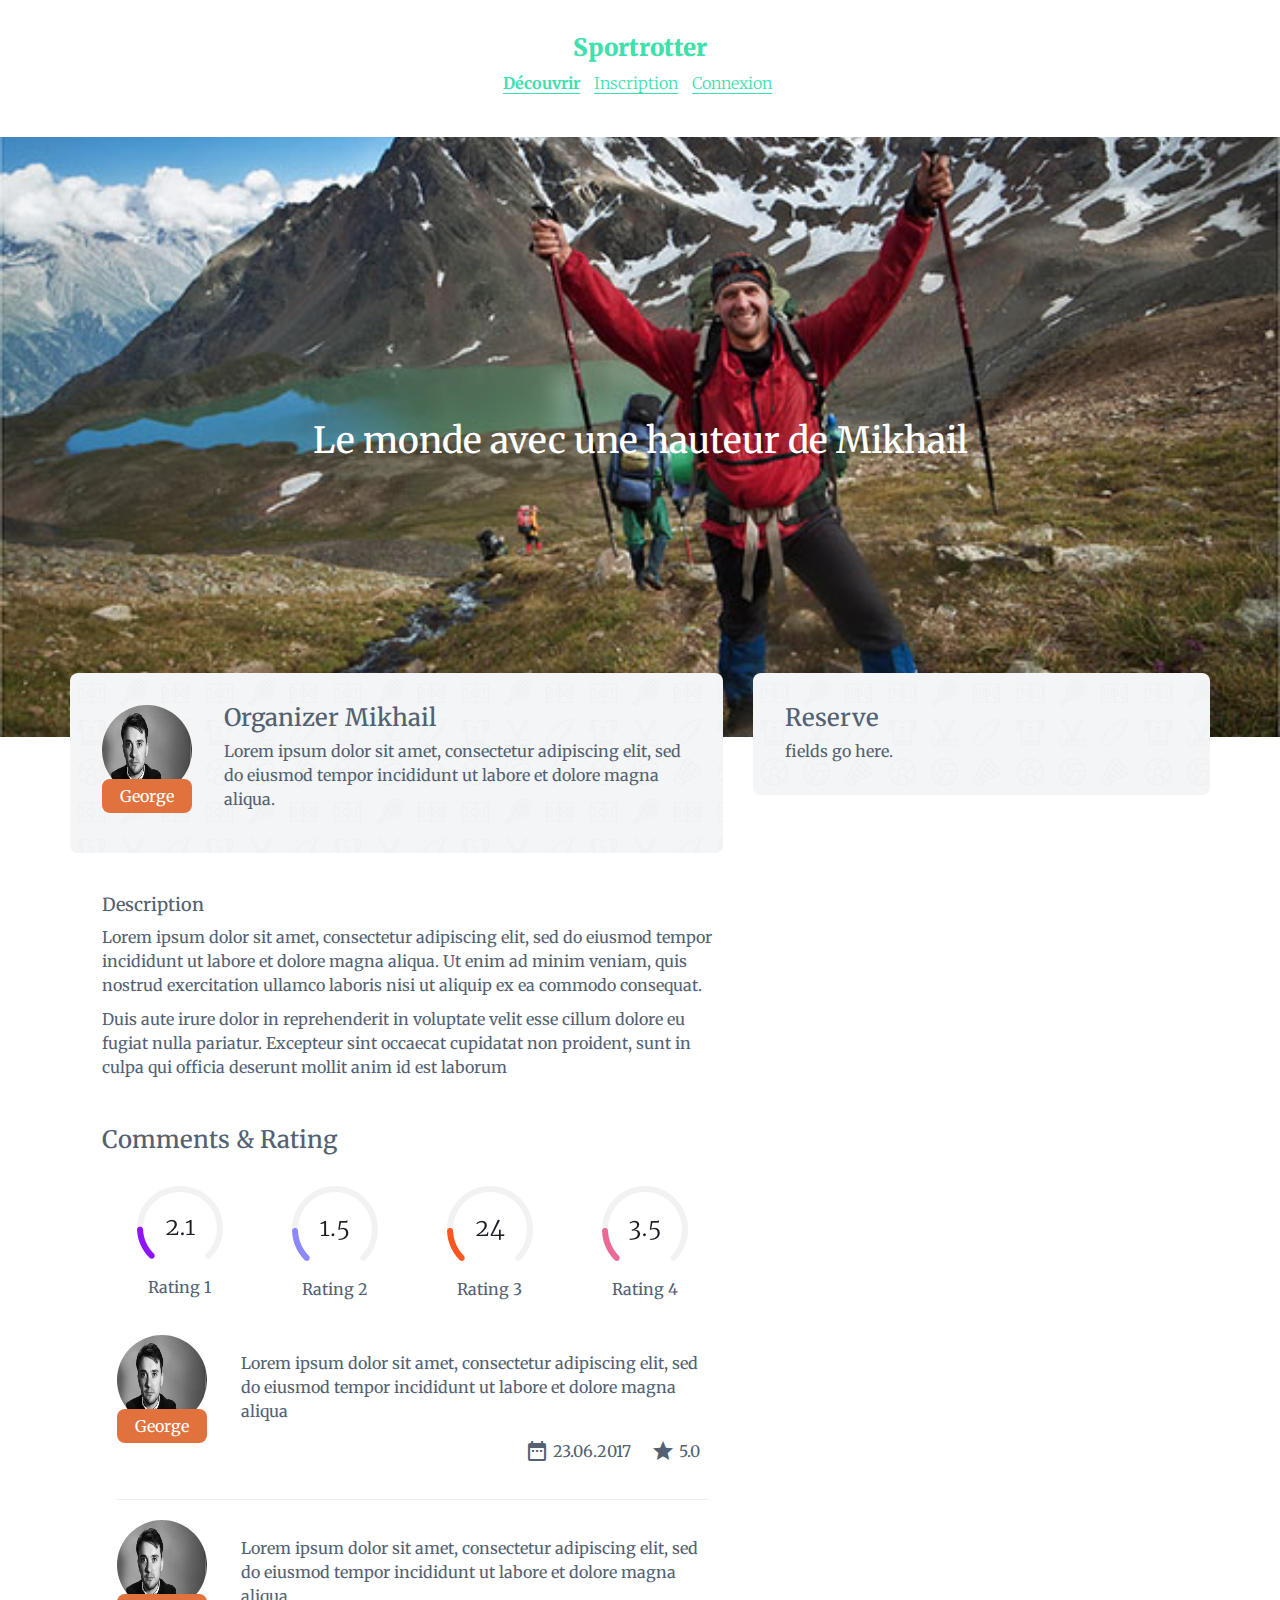
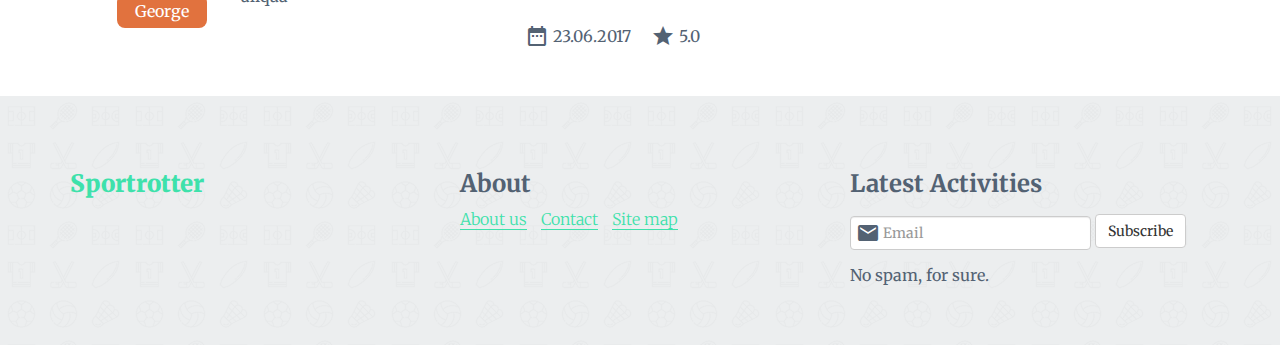
==== activity.html @ 410a1d20 "first" ====
<!DOCTYPE html>
<html lang="en">
<head>
    <meta charset="UTF-8">
    <meta name="viewport" content="width=device-width, initial-scale=1.0">
    <meta http-equiv="X-UA-Compatible" content="ie=edge">
    <title>Activity</title>
    <link rel="stylesheet" href="./source/css/base.css">
    <link rel="stylesheet" href="./source/css/index.css">
    <link rel="stylesheet" href="./source/css/search.css">
    <link rel="stylesheet" href="./source/css/discover.css">
    <link rel="stylesheet" href="./source/css/activity.css">
</head>
<body>
    <nav class="container-fluid header">
        <h2><a class="sportrotter" href="#">Sportrotter</a></h2>
        <ul class="list-inline">
            <li class="active"><a href="#">Découvrir</a></li>
            <li><a href="#">Inscription</a></li>
            <li><a href="#">Connexion</a></li>
        </ul>
    </nav>
    <div class="hero center-block" style="background:url('source/images/Poxod-v-gory.jpg') center no-repeat; background-size:cover;">
      <div class="hero-content">
        <h1>Le monde avec une hauteur de Mikhail</h1>
      </div>
    </div>
    <div class="content1440">
        <div class="container center-block pull-top">
            <div class="row">
                <div class="col-sm-7">
                    <div class="round-card">
                        <div class="avatar pull-left">
                            <img class="profile-logo" alt="logo" src="./source/images/man.jpg" style="center">
                            <span class="profile-text">George</span>
                        </div>
                        <div class="about-org">
                            <h3>Organizer Mikhail</h3>
                            <p>Lorem ipsum dolor sit amet, consectetur adipiscing elit, sed do eiusmod tempor incididunt ut labore et dolore magna aliqua.</p>
                        </div>
                    </div>
                </div>
                <div class="col-sm-5">
                    <div class="booking">
                        <div class="round-card">
                            <h3>Reserve</h3>
                            fields go here.
                        </div>
                    </div>
                </div>
            </div>
            <div class="row">
                <div class="col-sm-7">
                    <div class="pl32">
                        <div class="activity-description">
                            <h4>Description</h4>
                            <p>Lorem ipsum dolor sit amet, consectetur adipiscing elit, sed do eiusmod tempor incididunt ut labore et dolore magna aliqua. Ut enim ad minim veniam, quis nostrud exercitation ullamco laboris nisi ut aliquip ex ea commodo consequat. </p>
                            <p>Duis aute irure dolor in reprehenderit in voluptate velit esse cillum dolore eu fugiat nulla pariatur. Excepteur sint occaecat cupidatat non proident, sunt in culpa qui officia deserunt mollit anim id est laborum</p>
                        </div>
                        <div class="activity-comments-ratings">
                            <h3>Comments & Rating</h3>
                            <div class="container-fluid ratings">
                                <div class="row">
                                    <div class="col-xs-6 col-sm-3 text-center">
                                        <img src="./source/images/rating1.png" alt="">
                                        <p>Rating 1</p>
                                    </div>
                                    <div class="col-xs-6 col-sm-3 text-center">
                                        <img src="./source/images/rating2.png" alt="">
                                        <p>Rating 2</p>
                                    </div>
                                    <div class="col-xs-6 col-sm-3 text-center">
                                        <img src="./source/images/rating3.png" alt="">
                                        <p>Rating 3</p>
                                    </div>
                                    <div class="col-xs-6 col-sm-3 text-center">
                                        <img src="./source/images/rating4.png" alt="">
                                        <p>Rating 4</p>
                                    </div>
                                </div>
                            </div>
                            <div class="container-fluid comments">
                                <div class="comment">
                                    <div class="avatar pull-left">
                                        <img class="profile-logo" alt="logo" src="./source/images/man.jpg" style="center">
                                        <span class="profile-text">George</span>
                                    </div>
                                    <div class="commentbody-rating-date">
                                        <div class="commentbody">
                                            <p>Lorem ipsum dolor sit amet, consectetur adipiscing elit, sed do eiusmod tempor incididunt ut labore et dolore magna aliqua</p>
                                        </div>
                                        <div class="rating-date">
                                            <div class="commentmeta inline-block">
                                                <span class="material-icons">date_range</span>23.06.2017
                                            </div>
                                            <div class="commentmeta inline-block">
                                                <span class="material-icons">star</span>5.0
                                            </div>
                                            <div class="clearfix"></div>
                                        </div>
                                    </div>
                                    <div class="clearfix"></div>
                                </div>
                                <hr />
                                <div class="comment">
                                    <div class="avatar pull-left">
                                        <img class="profile-logo" alt="logo" src="./source/images/man.jpg" style="center">
                                        <span class="profile-text">George</span>
                                    </div>
                                    <div class="commentbody-rating-date">
                                        <div class="commentbody">
                                            <p>Lorem ipsum dolor sit amet, consectetur adipiscing elit, sed do eiusmod tempor incididunt ut labore et dolore magna aliqua</p>
                                        </div>
                                        <div class="rating-date">
                                            <div class="commentmeta inline-block">
                                                <span class="material-icons">date_range</span>23.06.2017
                                            </div>
                                            <div class="commentmeta inline-block">
                                                <span class="material-icons">star</span>5.0
                                            </div>
                                            <div class="clearfix"></div>
                                        </div>
                                    </div>
                                    <div class="clearfix"></div>
                                </div>
                            </div>
                        </div>
                    </div>
                </div>
                <div class="col-sm-offset-5"></div>
            </div>
        </div>
    </div>
    <div class="footer">
        <div class="container center-block">
            <div class="row">
                <div class="col-sm-4">
                    <h2 class="sportrotter">Sportrotter</h2>
                </div>
                <div class="col-sm-4">
                    <h2>About</h2>
                    <ul class="list-inline">
                        <li><a href="#">About us</a></li>
                        <li><a href="#">Contact</a></li>
                        <li><a href="#">Site map</a></li>
                    </ul>
                </div>
                <div class="col-sm-4">
                    <h2>Latest Activities</h2>
                    <form class="form-inline">
                        <div class="form-group">
                            <label for="email-subscribe" class="sr-only">Email</label>
                            <input type="email" class="form-control input-withicon" id="email-subscribe" placeholder="Email">
                            <span class="material-icons input-icon">email</span>
                        </div>
                        <button type="submit" class="btn btn-default">Subscribe</button>
                    </form>
                    <p>No spam, for sure.</p>
                </div>
            </div>
        </div>
    </div>
</body>
    <!-- jQuery CDN -->
    <script src="./source/js/jquery.min.js"></script>
    <!-- Bootstrap Js CDN -->
    <script src="./source/js/bootstrap.min.js"></script>
    <script src="http://localhost:35729/livereload.js"></script>
</html>
---- source/css/base.css ----
/* Основные классы для всех страниц */

@import "./bootstrap.min.css";
@import url('https://fonts.googleapis.com/css?family=Merriweather:300,400,700,900');
@import url('https://fonts.googleapis.com/icon?family=Material+Icons');

body {
    font-family: 'Merriweather', serif;
    color: #536273;
    font-size: 16px;
    line-height: 24px;
    font-weight: 400;
}

/*
# Colors:
Green: #3EE1AB
Pink: #EB6996
Dark: #536273
Grey: #F3F4F5
*/

.h1, .h2, .h3, h1, h2, h3 {
    margin-top: 24px;
    margin-bottom: 8px;
}

h2 {
    font-size: 24px;
    color: #536273;
    line-height: 31px;
    font-weight: 700;
}

a {
    font-weight: 300;
    color: #3EE1AB;
    line-height: 23px;
    border-bottom: 1px solid #3EE1AB;
    cursor: pointer;
}
a:hover {
    text-decoration: none;
    color: #EB6996;
}

.sportrotter {
    color: #3EE1AB;
    font-weight: 900;
}

.input-icon {
     position: absolute;
     bottom: 10px;
     left: 6px;
}
.input-withicon {
    padding-left: 32px;
}

.form-inline {
    margin-bottom: 8px;
}
.form-group {
    position: relative;
    font-size: 36px;
    line-height: 48px;
    border-bottom: 0px;
}

.header{
  text-align: center;
  margin: auto;
  font-weight: 300;
  color: #3ee1ab;
  min-height: 96px;
  padding: 32px 0;
  /* Rectangle: */
  background: #FFFFFF;
  box-shadow: 0 2px 2px 0 rgba(0,0,0,0.20);
}
.header h2 {
    margin-top: 0;
}
.header .sportrotter {
    border-bottom: 0;
}
.header .container {
    max-width: 1440px;
}

.list-inline {
    margin-left: 0;
}
.list-inline > .active a {
    font-weight: 700;
}
.list-inline>li:first-child {
    padding-left: 0;
}


.footer {
    width: 100%;
    padding: 48px 0;
    background-color: rgba(212, 216, 220, 0.5);
    background-image: url("../images/pattern.png");
}

.footer .container {
    max-width: 1440px;
}

.pl32 {
    padding-left: 32px;
}

.container1440 {
    max-width: 1440px;
}

.cards .row > div:first-child {
    padding-left: 0;
}
.cards .row > div:last-child {
    padding-right: 0;
}
.cards .row {
    margin-bottom: 30px;
}

@media (max-width: 768px) {
    .cards .row > div {
        padding: 0;
        margin-bottom: 32px;
    }
    .pl32 {
        padding-left: 0;
    }
}

.header .container-fluid {
    padding: 0 32px;
}
---- source/css/index.css ----
@import "base.css";

/* Главная страница */
.hero{
  text-align: center;
  display: table;
  overflow: hidden;
  height: 600px;
  width: 100%;
  background:url("../images/hero-back.png") center no-repeat;
  background-size:cover;
}

h1{
  color: #ffffff;
  margin-bottom: 16px;
}

.hero-content{
  display: table-cell;
  vertical-align: middle;
}
.hero-content h2 {
    margin-top: 16px;
    font-weight: 300;
    color: #fff;
    font-size: 24px;
}

.middle{
  text-align: center;
}
.middle2{
  max-width: 1440px;
}

.middle-text{
  margin-top: 96px;
  margin-bottom: 16px;
  font-size: 36px;
  font-weight: bold;
  color: #eb6996;
}
.middle-text-2{
  margin-top: 16px;
  margin-bottom: 36px;
  font-size: 24px;
  font-weight: 300;
}

.card{
  height: 334px;
  position: relative;
  padding-left: 0;
  padding-right: 0;
}

.cardshadow {
    position: absolute;
    height: 100%;
    width: 100%;
    display: block;
    z-index: 1;
    /* background: */
    background-image: linear-gradient(-180deg, rgba(0,0,0,0.54) 0%, rgba(212,212,212,0.00) 37%, rgba(128,128,128,0.25) 65%, rgba(0,0,0,0.50) 96%);
}

.spanlink {
    top: 0;
    left: 0;
    position: absolute;
    height: 100%;
    width: 100%;
    display: block;
    z-index: 3;
}

.cardname{
  position: absolute;
  bottom: 41px;
  left: 32px;
  opacity: 0.9;
  font-size: 22px;
  color: #ffffff;
  margin: 0;
  z-index: 2;
}

.carddate{
  position: absolute;
  top: 41px;
  right: 35px;
  opacity: 0.9;
  font-size: 22px;
  color: #ffffff;
  margin: 0;
  z-index: 2;
}
.card .avatar {
    position: absolute;
    top: 32px;
    left: 32px;
}
.avatar {
    width: 90px;
    height: 90px;
}
.profile-logo{
  width: 90px;
  height: 90px;
  border-radius:45px;
  display: inline-block;
}

.profile-text{
  background-color:#e1723e;
  padding: 5px 11px;
  color: #ffffff;
  bottom: 0;
  width: 90px;
  text-align: center;
  border-radius: 8px;
  display: inline-block;
  position: relative;
  bottom: 16px;
}

.logo-text{
  font-size: 24px;
  font-weight: 300;
  text-align: left;
  color: #536273;
  margin-top: 24px;
  display: inline-block;
}

.middle3{
  text-align: center;
  margin-top: 40px;
}

.btn-pink{
  background-color: #eb6996;
  font-size: 21px;
  font-weight: bold;
  line-height: 1;
  color: #ffffff;
  border-radius: 7px;
  padding: 16px 14px;
  text-align: left;
}
.btn-pink:hover {
    background-color: #3ee1ab;
}

.btn-green{
  background-color: #3ee1ab;
  font-size: 21px;
  font-weight: bold;
  line-height: 1;
  color: #ffffff;
  border-radius: 7px;
  padding: 16px 14px;
  text-align: left;
}

.btn-success {
    background-color: #3ee1ab;
}
.btn-green:hover, .btn-success:hover {
    background-color: #eb6996;
}

.middle5{
  text-align: center;
  margin-top: 40px;
  margin-bottom: 96px;
}

.btn-withicon .material-icons {
    position: relative;
    bottom: -5px;
    margin-left: 8px;
}

.pics{
  text-align: center;
}
.pics > div {
    position: relative;
}

#activity{
  width: 160px;
  max-width: 400px;
  vertical-align: middle;
}

#date{
  width: 150px;
  max-width: 400px;
  vertical-align: middle;
}

#research{
  height: 29px;
  width: 24px;
  vertical-align: middle;
}

@media (max-width: 768px) {
    .form-group-makeinline {
        display: inline-block;
    }
    .pics div {
        margin-bottom: 48px;
    }
}
---- source/css/search.css ----
/* Search page */

.read-more {
    font-size: 16px;
    color: #536273;
    border-bottom: 1px dashed #536273;
}
.read-more:focus {
    border-bottom: 1px dashed #536273;
    text-decoration: none;
}

.left-side {
    padding: 32px;
}

.map {
    margin-bottom: -6px;
}

.controls-inline {
    margin-bottom: 32px;
}

.controls-inline .form-group {
    display: inline-block;
    width: 49%;
}
.controls-inline .form-group:last-child {
    width: 100%;
}

.hidden-custom {
    display: none;
}
---- source/css/discover.css ----
/* Discover */

.content1440 .hero {
    max-height: 360px;
}
---- source/css/activity.css ----
/* Activity */

.pull-top {
    margin-top: -64px;
    margin-bottom: 32px;
}

.round-card {
    padding: 32px;
    border-radius: 8px;
    background-color: #fff;
    background-image: url("../images/pattern.png");
    margin-bottom: 32px;
}
.round-card h3 {
    margin-top: 0;
}

.inline-block {
    display: inline-block;
}

.about-org {
    padding-left: 122px;
}

.activity-description {
    margin-bottom: 48px;
}

.ratings {
    margin-top: 32px;
}
.ratings p {
    margin-top: 16px;
}

.comments {
    margin-top: 24px;
}
.commentbody-rating-date {
    padding: 16px 0px 16px 124px;
}
.rating-date {
    text-align: right;
}
.commentmeta {
    padding: 0 8px;
}
.commentmeta .material-icons {
    position: relative;
    bottom: -6px;
    padding-right: 4px;
}
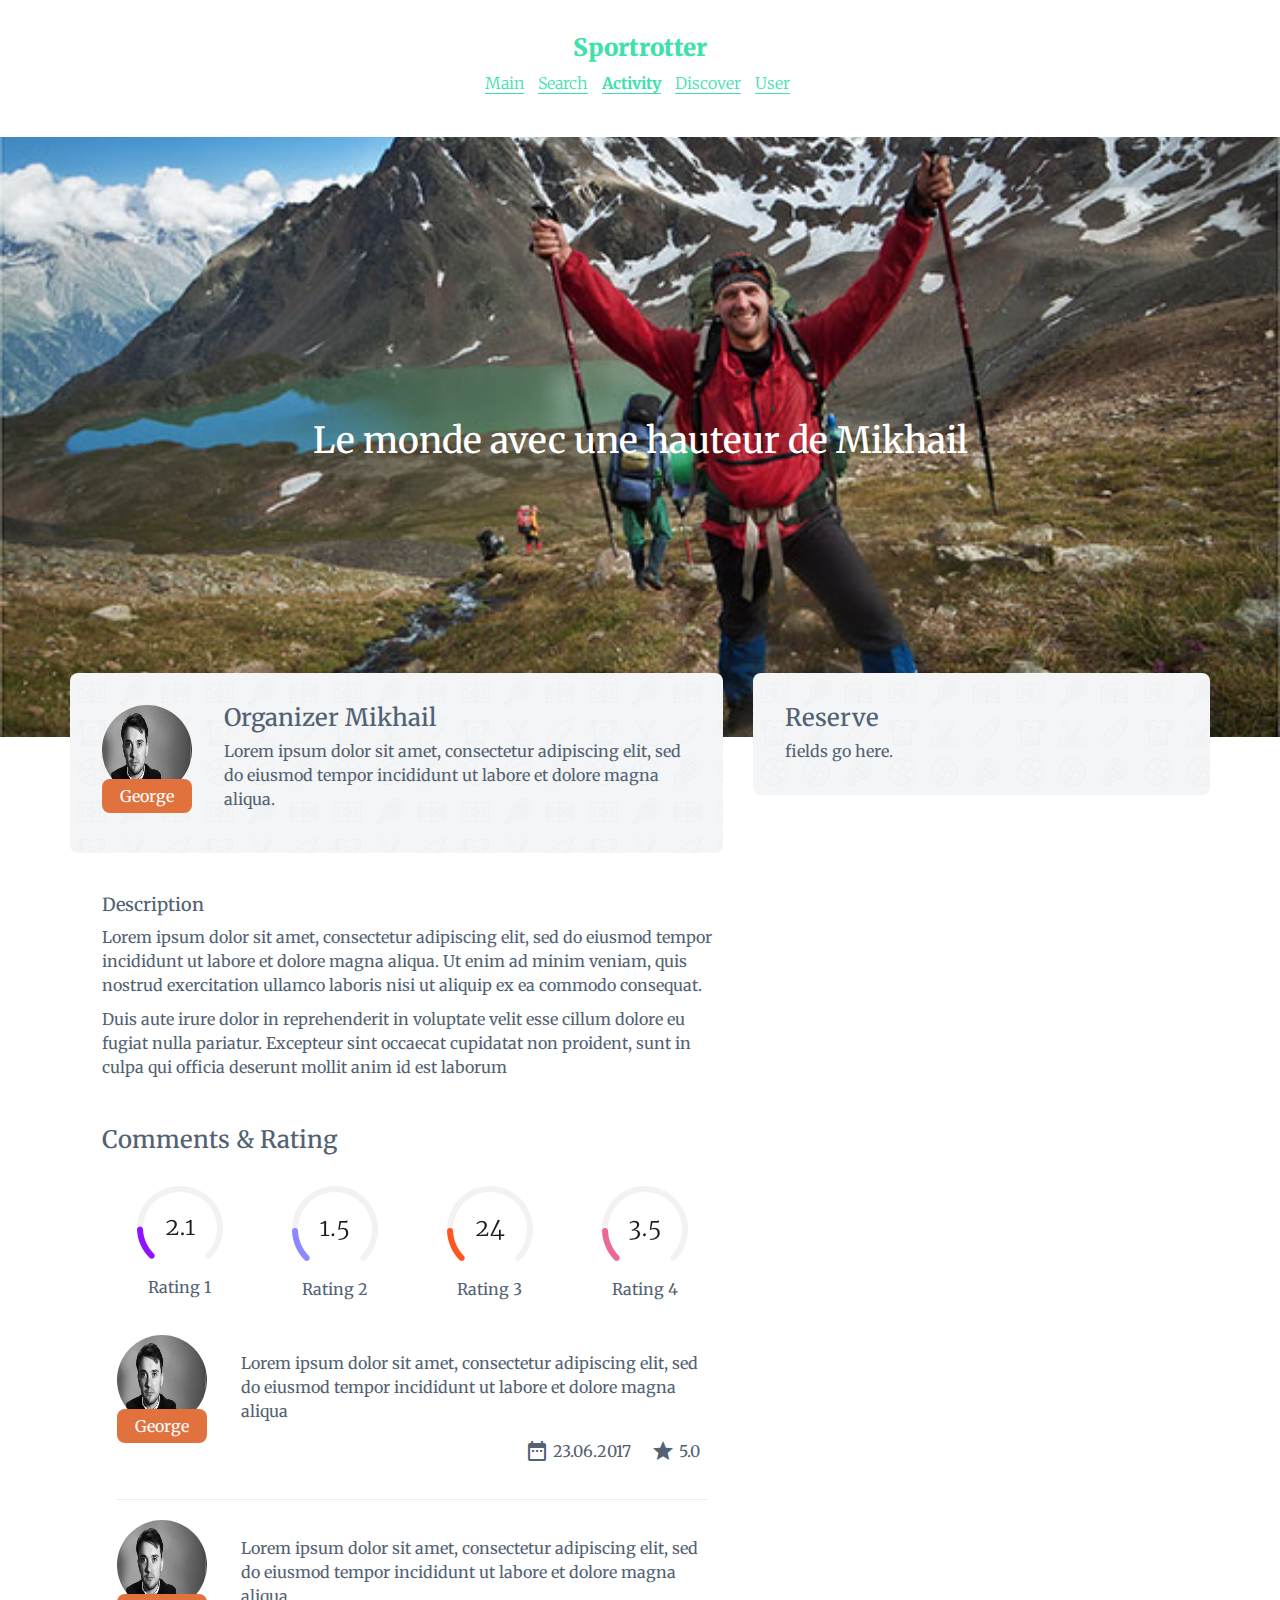
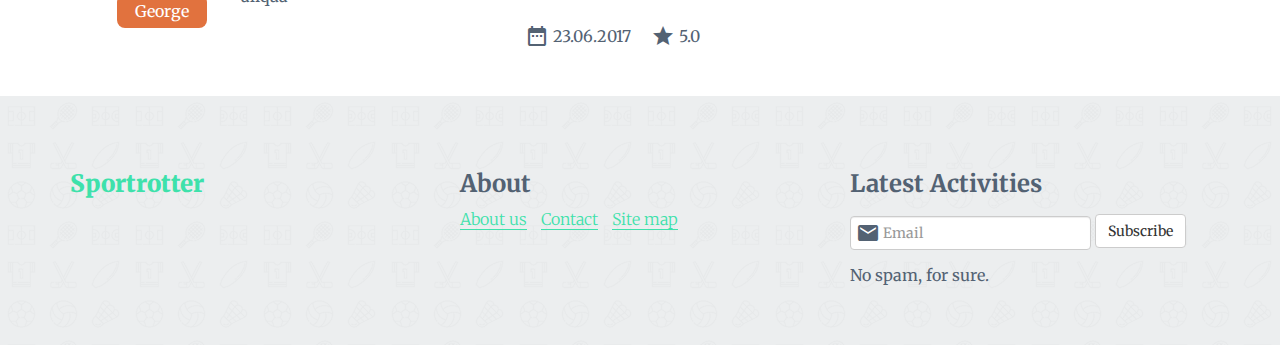
==== commit 775b4d0b: "l" ====
--- a/activity.html
+++ b/activity.html
@@ -15,9 +15,11 @@
     <nav class="container-fluid header">
         <h2><a class="sportrotter" href="#">Sportrotter</a></h2>
         <ul class="list-inline">
-            <li class="active"><a href="#">Découvrir</a></li>
-            <li><a href="#">Inscription</a></li>
-            <li><a href="#">Connexion</a></li>
+            <li><a href="index.html">Main</a></li>
+              <li><a href="search.html">Search</a></li>
+              <li class="active"><a href="activity.html">Activity</a></li>
+              <li><a href="discover.html">Discover</a></li>
+              <li><a href="user.html">User</a></li>
         </ul>
     </nav>
     <div class="hero center-block" style="background:url('source/images/Poxod-v-gory.jpg') center no-repeat; background-size:cover;">
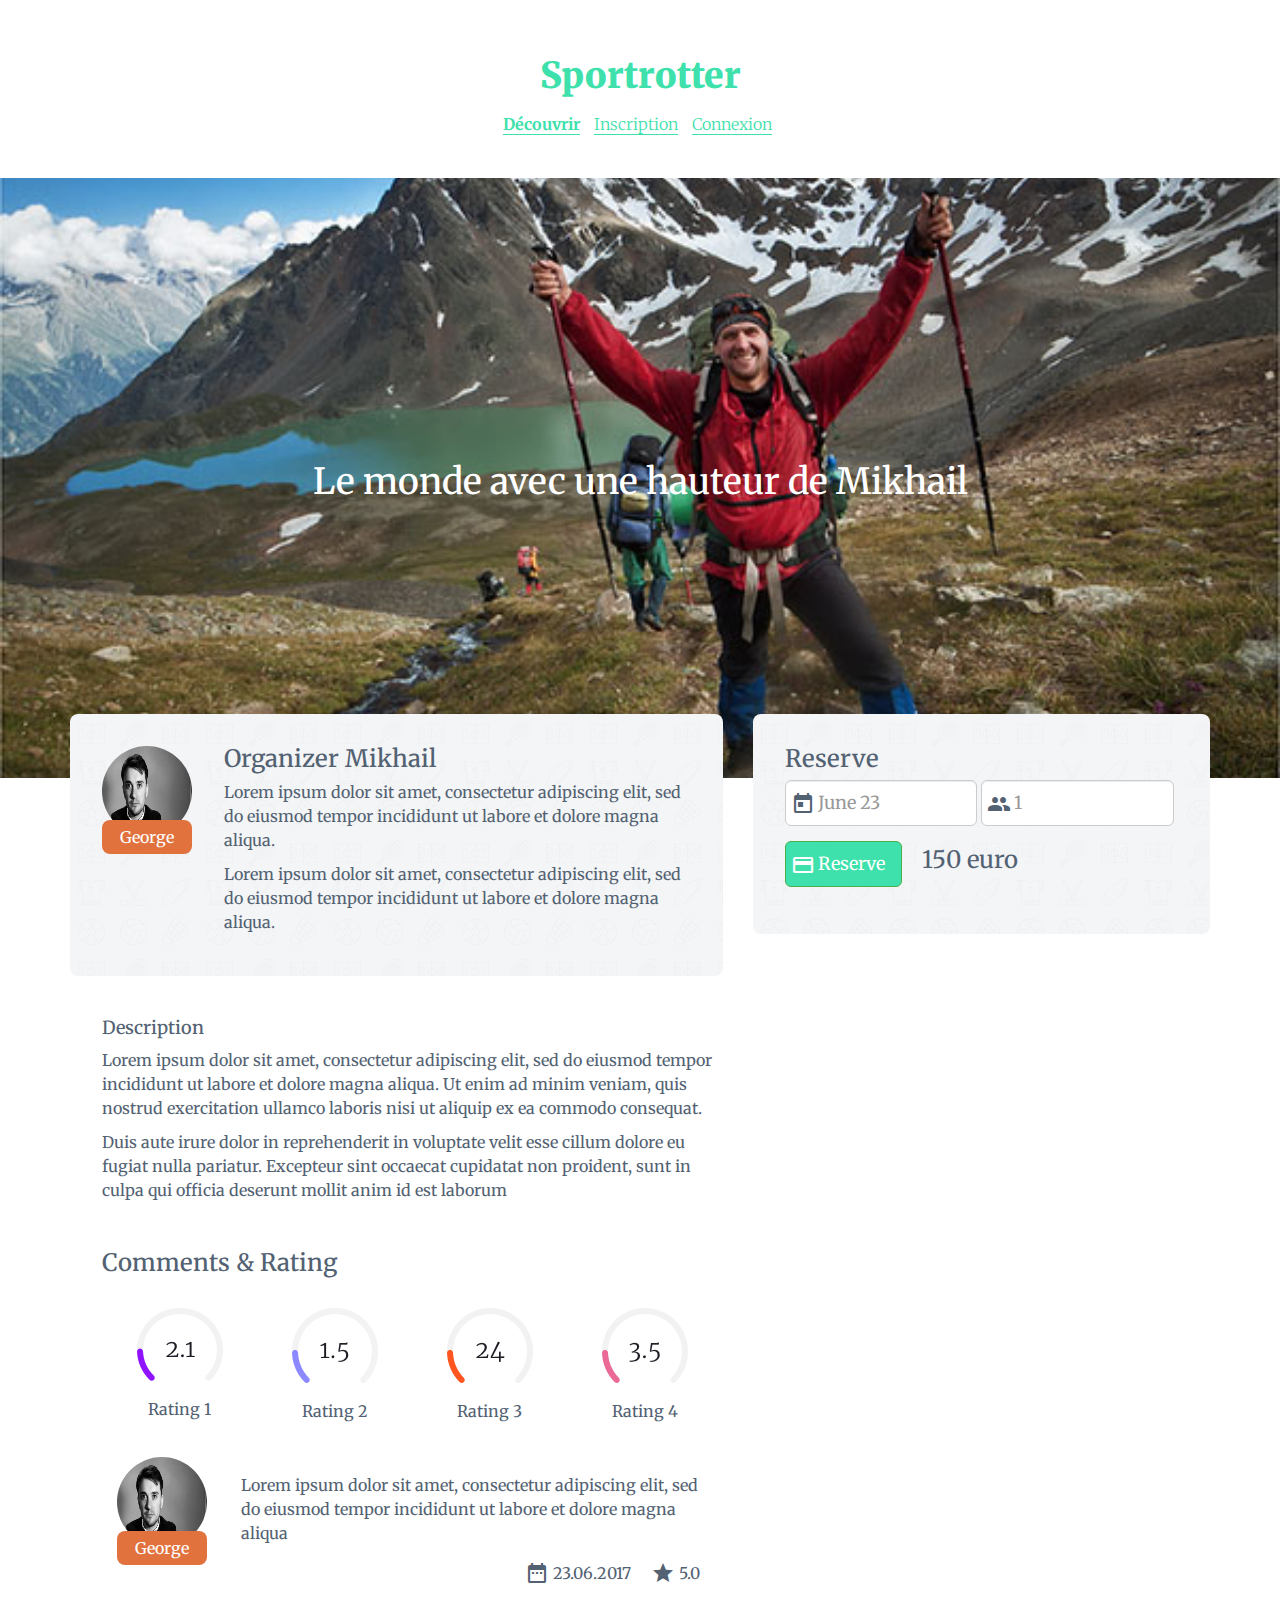
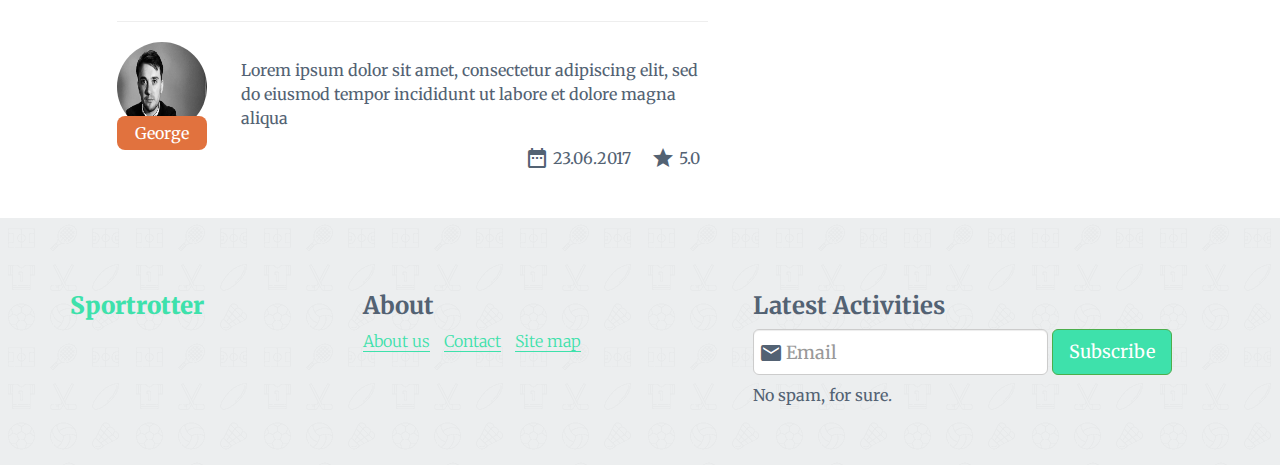
==== commit 167c5f3b: "2" ====
--- a/activity.html
+++ b/activity.html
@@ -5,21 +5,19 @@
     <meta name="viewport" content="width=device-width, initial-scale=1.0">
     <meta http-equiv="X-UA-Compatible" content="ie=edge">
     <title>Activity</title>
-    <link rel="stylesheet" href="./source/css/base.css">
-    <link rel="stylesheet" href="./source/css/index.css">
-    <link rel="stylesheet" href="./source/css/search.css">
-    <link rel="stylesheet" href="./source/css/discover.css">
-    <link rel="stylesheet" href="./source/css/activity.css">
+    <link rel="stylesheet" href="./production/css/base.css">
+    <link rel="stylesheet" href="./production/css/index.css">
+    <link rel="stylesheet" href="./production/css/search.css">
+    <link rel="stylesheet" href="./production/css/discover.css">
+    <link rel="stylesheet" href="./production/css/activity.css">
 </head>
 <body>
     <nav class="container-fluid header">
-        <h2><a class="sportrotter" href="#">Sportrotter</a></h2>
+        <h1><a class="sportrotter" href="index.html">Sportrotter</a></h1>
         <ul class="list-inline">
-            <li><a href="index.html">Main</a></li>
-              <li><a href="search.html">Search</a></li>
-              <li class="active"><a href="activity.html">Activity</a></li>
-              <li><a href="discover.html">Discover</a></li>
-              <li><a href="user.html">User</a></li>
+            <li class="active"><a href="discover.html">Découvrir</a></li>
+            <li><a href="#">Inscription</a></li>
+            <li><a href="#">Connexion</a></li>
         </ul>
     </nav>
     <div class="hero center-block" style="background:url('source/images/Poxod-v-gory.jpg') center no-repeat; background-size:cover;">
@@ -33,11 +31,13 @@
                 <div class="col-sm-7">
                     <div class="round-card">
                         <div class="avatar pull-left">
-                            <img class="profile-logo" alt="logo" src="./source/images/man.jpg" style="center">
+                            <img class="profile-logo" alt="logo" src="./production/images/man.jpg" style="center">
                             <span class="profile-text">George</span>
+                            <a href="user.html"><span class="spanlink"></span></a>
                         </div>
                         <div class="about-org">
                             <h3>Organizer Mikhail</h3>
+                            <p>Lorem ipsum dolor sit amet, consectetur adipiscing elit, sed do eiusmod tempor incididunt ut labore et dolore magna aliqua.</p>
                             <p>Lorem ipsum dolor sit amet, consectetur adipiscing elit, sed do eiusmod tempor incididunt ut labore et dolore magna aliqua.</p>
                         </div>
                     </div>
@@ -46,7 +46,21 @@
                     <div class="booking">
                         <div class="round-card">
                             <h3>Reserve</h3>
-                            fields go here.
+                            <form action="#" method="post" class="controls-inline">
+                                <div class="form-group form-group-makeinline">
+                                    <input type="text" class="form-control input-withicon input-lg" placeholder="June 23">
+                                    <span class="material-icons input-icon">today</span>
+                                </div>
+                                <div class="form-group form-group-makeinline">
+                                    <input type="text" class="form-control input-withicon input-lg" placeholder="1">
+                                    <span class="material-icons input-icon">people</span>
+                                </div>
+                                <div class="form-group form-group-makeinline">
+                                    <button type="button" class="btn btn-success input-withicon btn-lg">Reserve</button>
+                                    <span class="material-icons input-icon" style="color: #fff">credit_card</span>
+                                    <span class="booking-price">150 euro</span>
+                                </div>
+                            </form>
                         </div>
                     </div>
                 </div>
@@ -64,19 +78,19 @@
                             <div class="container-fluid ratings">
                                 <div class="row">
                                     <div class="col-xs-6 col-sm-3 text-center">
-                                        <img src="./source/images/rating1.png" alt="">
+                                        <img src="./production/images/rating1.png" alt="">
                                         <p>Rating 1</p>
                                     </div>
                                     <div class="col-xs-6 col-sm-3 text-center">
-                                        <img src="./source/images/rating2.png" alt="">
+                                        <img src="./production/images/rating2.png" alt="">
                                         <p>Rating 2</p>
                                     </div>
                                     <div class="col-xs-6 col-sm-3 text-center">
-                                        <img src="./source/images/rating3.png" alt="">
+                                        <img src="./production/images/rating3.png" alt="">
                                         <p>Rating 3</p>
                                     </div>
                                     <div class="col-xs-6 col-sm-3 text-center">
-                                        <img src="./source/images/rating4.png" alt="">
+                                        <img src="./production/images/rating4.png" alt="">
                                         <p>Rating 4</p>
                                     </div>
                                 </div>
@@ -84,8 +98,9 @@
                             <div class="container-fluid comments">
                                 <div class="comment">
                                     <div class="avatar pull-left">
-                                        <img class="profile-logo" alt="logo" src="./source/images/man.jpg" style="center">
+                                        <img class="profile-logo" alt="logo" src="./production/images/man.jpg" style="center">
                                         <span class="profile-text">George</span>
+                                        <a href="user.html"><span class="spanlink"></span></a>
                                     </div>
                                     <div class="commentbody-rating-date">
                                         <div class="commentbody">
@@ -106,8 +121,9 @@
                                 <hr />
                                 <div class="comment">
                                     <div class="avatar pull-left">
-                                        <img class="profile-logo" alt="logo" src="./source/images/man.jpg" style="center">
+                                        <img class="profile-logo" alt="logo" src="./production/images/man.jpg" style="center">
                                         <span class="profile-text">George</span>
+                                        <a href="user.html"><span class="spanlink"></span></a>
                                     </div>
                                     <div class="commentbody-rating-date">
                                         <div class="commentbody">
@@ -136,7 +152,7 @@
     <div class="footer">
         <div class="container center-block">
             <div class="row">
-                <div class="col-sm-4">
+                <div class="col-sm-3">
                     <h2 class="sportrotter">Sportrotter</h2>
                 </div>
                 <div class="col-sm-4">
@@ -147,15 +163,15 @@
                         <li><a href="#">Site map</a></li>
                     </ul>
                 </div>
-                <div class="col-sm-4">
+                <div class="col-sm-5">
                     <h2>Latest Activities</h2>
                     <form class="form-inline">
                         <div class="form-group">
                             <label for="email-subscribe" class="sr-only">Email</label>
-                            <input type="email" class="form-control input-withicon" id="email-subscribe" placeholder="Email">
+                            <input type="email" class="form-control input-withicon input-lg" id="email-subscribe" placeholder="Email">
                             <span class="material-icons input-icon">email</span>
                         </div>
-                        <button type="submit" class="btn btn-default">Subscribe</button>
+                        <button type="submit" class="btn btn-success btn-lg">Subscribe</button>
                     </form>
                     <p>No spam, for sure.</p>
                 </div>
@@ -164,8 +180,7 @@
     </div>
 </body>
     <!-- jQuery CDN -->
-    <script src="./source/js/jquery.min.js"></script>
+    <script src="./production/js/jquery.min.js"></script>
     <!-- Bootstrap Js CDN -->
-    <script src="./source/js/bootstrap.min.js"></script>
-    <script src="http://localhost:35729/livereload.js"></script>
+    <script src="./production/js/bootstrap.min.js"></script>
 </html>
--- a/production/css/base.css
+++ b/production/css/base.css
@@ -0,0 +1 @@
+@import url(bootstrap.min.css);@import url(https://fonts.googleapis.com/css?family=Merriweather:300,400,700,900);@import url(https://fonts.googleapis.com/icon?family=Material+Icons);body{font-family:Merriweather,serif;color:#536273;font-size:16px;line-height:24px;font-weight:400}.h1,.h2,.h3,h1,h2,h3{margin-top:24px;margin-bottom:8px}h2{font-size:24px;color:#536273;line-height:31px;font-weight:700}a{font-weight:300;color:#3ee1ab;line-height:23px;border-bottom:1px solid #3ee1ab;cursor:pointer}a:hover{text-decoration:none;color:#eb6996}.sportrotter{color:#3ee1ab;font-weight:900}.input-icon{position:absolute;bottom:10px;left:6px}.input-withicon{padding-left:32px}.form-inline{margin-bottom:8px}.form-group{position:relative;border-bottom:0}.form-group label{display:block}.header{text-align:center;margin:auto;font-weight:300;color:#3ee1ab;min-height:96px;padding:32px 0;background:#fff;box-shadow:0 2px 2px 0 rgba(0,0,0,.2)}.header h2{margin-top:0}.header .sportrotter{border-bottom:0}.header .container{max-width:1440px}.list-inline{margin-left:0}.list-inline>.active a{font-weight:700}.list-inline>li:first-child{padding-left:0}.footer{width:100%;padding:48px 0;background-color:rgba(212,216,220,.5);background-image:url(../images/pattern.png)}.footer .container{max-width:1440px}.pl32{padding-left:32px}.container1440{max-width:1440px}.cards .row>div:first-child{padding-left:0}.cards .row>div:last-child{padding-right:0}.cards .row{margin-bottom:30px}@media (max-width:768px){.cards .row>div{padding:0;margin-bottom:32px}.pl32{padding-left:0}}.header .container-fluid{padding:0 32px}
--- a/production/css/index.css
+++ b/production/css/index.css
@@ -0,0 +1 @@
+@import url(base.css);.hero{text-align:center;display:table;overflow:hidden;height:600px;width:100%;background:url(../images/hero-back.png) center no-repeat;background-size:cover}h1{color:#fff;margin-bottom:16px}.hero-content{display:table-cell;vertical-align:middle}.hero-content h2{margin-top:16px;font-weight:300;color:#fff;font-size:24px}.middle{text-align:center}.middle2{max-width:1440px}.middle-text{margin-top:96px;margin-bottom:16px;font-size:36px;font-weight:700;color:#eb6996}.middle-text-2{margin-top:16px;margin-bottom:36px;font-size:24px;font-weight:300}.card{height:334px;position:relative;padding-left:0;padding-right:0}.cardshadow{position:absolute;height:100%;width:100%;display:block;z-index:1;background-image:linear-gradient(-180deg,rgba(0,0,0,.54) 0,rgba(212,212,212,0) 37%,rgba(128,128,128,.25) 65%,rgba(0,0,0,.5) 96%)}.spanlink{top:0;left:0;position:absolute;height:100%;width:100%;display:block;z-index:3}.cardname{position:absolute;bottom:41px;left:32px;opacity:.9;font-size:22px;color:#fff;margin:0;z-index:2}.carddate{position:absolute;top:41px;right:35px;opacity:.9;font-size:22px;color:#fff;margin:0;z-index:2}.card .avatar{position:absolute;top:32px;left:32px}.avatar{width:90px;height:90px;position:relative}.profile-logo{width:90px;height:90px;border-radius:45px;display:inline-block}.profile-text{background-color:#e1723e;padding:5px 11px;color:#fff;bottom:0;width:90px;text-align:center;border-radius:8px;display:inline-block;position:relative;bottom:16px}.logo-text{font-size:24px;font-weight:300;text-align:left;color:#536273;margin-top:24px;display:inline-block}.middle3{text-align:center;margin-top:40px}.btn-pink{background-color:#eb6996;font-size:21px;font-weight:700;line-height:1;color:#fff;border-radius:7px;padding:16px 14px;text-align:left}.btn-pink:hover{background-color:#3ee1ab}.btn-green{background-color:#3ee1ab;font-size:21px;font-weight:700;line-height:1;color:#fff;border-radius:7px;padding:16px 14px;text-align:left}.btn-success{background-color:#3ee1ab}.btn-green:hover,.btn-success:hover{background-color:#eb6996}.middle5{text-align:center;margin-top:40px;margin-bottom:96px}.btn-withicon .material-icons{position:relative;bottom:-5px;margin-left:8px}.pics{text-align:center}.pics>div{position:relative}#activity{width:160px;max-width:400px;vertical-align:middle}#date{width:150px;max-width:400px;vertical-align:middle}#research{height:29px;width:24px;vertical-align:middle}@media (max-width:768px){.form-group-makeinline{display:inline-block}.pics div{margin-bottom:48px}}--- a/production/css/search.css
+++ b/production/css/search.css
@@ -0,0 +1 @@
+.read-more{font-size:16px;color:#536273;border-bottom:1px dashed #536273}.read-more:focus{border-bottom:1px dashed #536273;text-decoration:none}.left-side{padding:32px}.map{margin-bottom:-6px}.controls-inline{margin-bottom:32px}.controls-inline .form-group{display:inline-block;width:49%}.controls-inline .form-group:last-child{width:100%}.hidden-custom{display:none}@media (max-width:768px){.controls-inline .form-group{display:block;width:100%}}--- a/production/css/discover.css
+++ b/production/css/discover.css
@@ -0,0 +1 @@
+.content1440 .hero{max-height:360px}--- a/production/css/activity.css
+++ b/production/css/activity.css
@@ -0,0 +1 @@
+.pull-top{margin-top:-64px;margin-bottom:32px}.round-card{padding:32px;border-radius:8px;background-color:#fff;background-image:url(../images/pattern.png);margin-bottom:32px}.round-card h3{margin-top:0}.round-card .controls-inline{margin-bottom:0}.inline-block{display:inline-block}.about-org{padding-left:122px}.activity-description{margin-bottom:48px}.booking-price{display:inline-block;margin-left:16px;font-size:24px}.ratings{margin-top:32px}.ratings p{margin-top:16px}.comments{margin-top:24px}.commentbody-rating-date{padding:16px 0 16px 124px}.rating-date{text-align:right}.commentmeta{padding:0 8px}.commentmeta .material-icons{position:relative;bottom:-6px;padding-right:4px}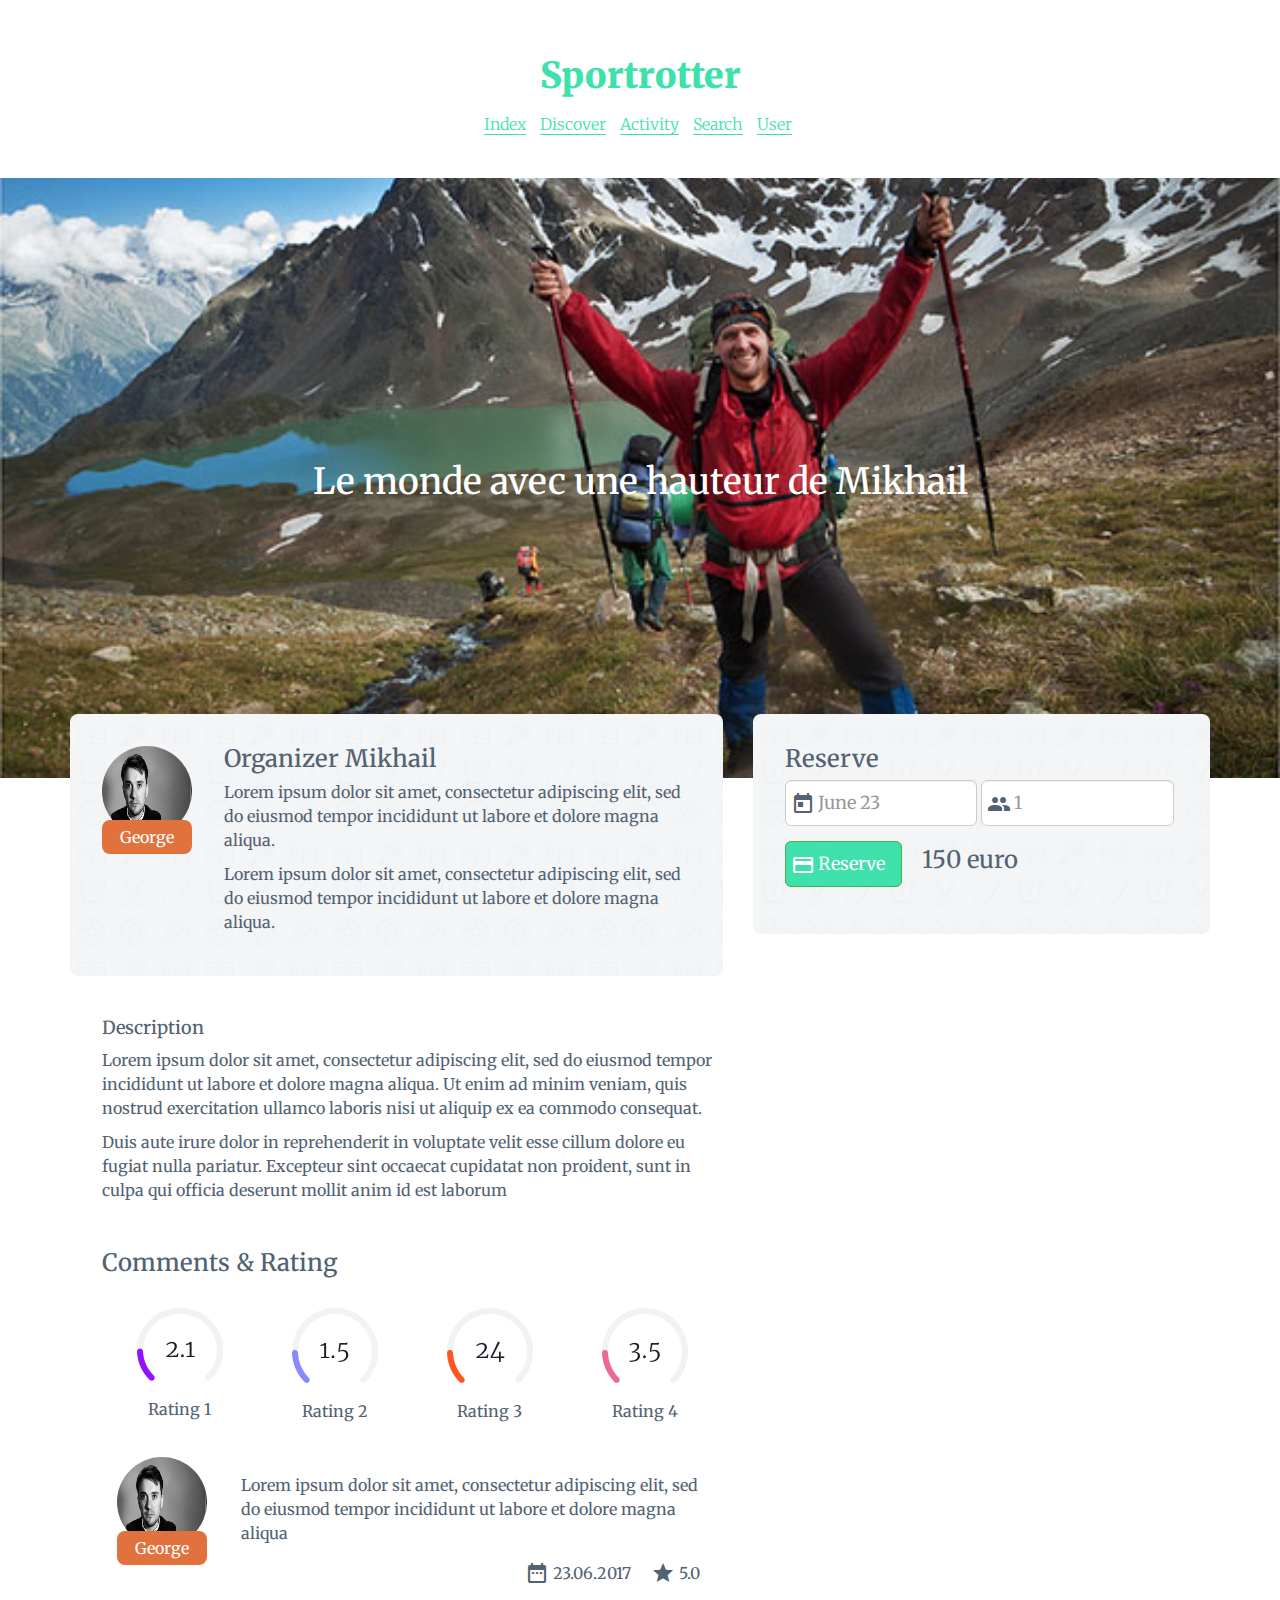
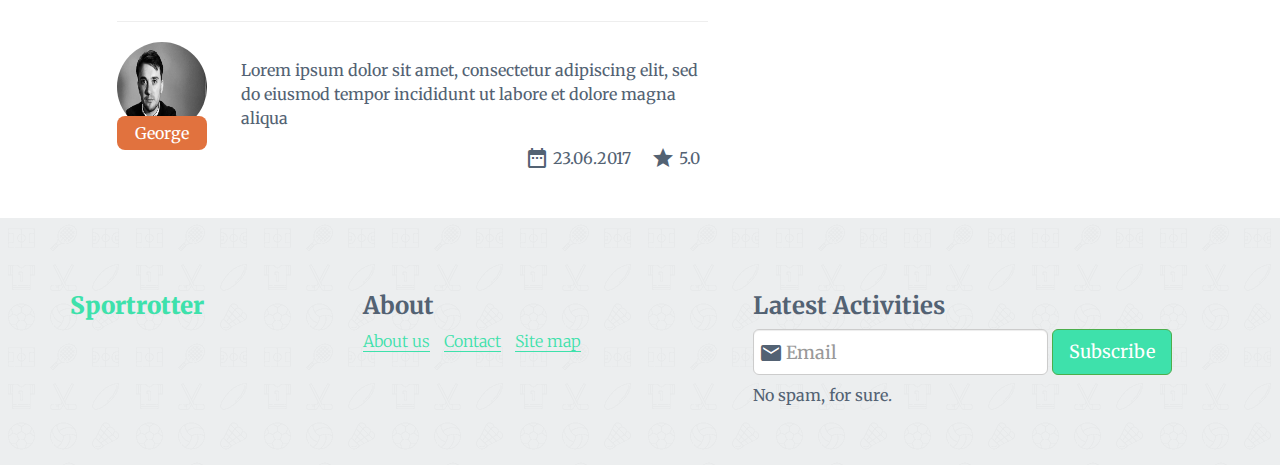
==== commit ef823c0a: "3" ====
--- a/activity.html
+++ b/activity.html
@@ -15,9 +15,11 @@
     <nav class="container-fluid header">
         <h1><a class="sportrotter" href="index.html">Sportrotter</a></h1>
         <ul class="list-inline">
-            <li class="active"><a href="discover.html">Découvrir</a></li>
-            <li><a href="#">Inscription</a></li>
-            <li><a href="#">Connexion</a></li>
+          <li><a href="index.html">Index</a></li>
+            <li><a href="discover.html">Discover</a></li>
+            <li ><a href="activity.html">Activity</a></li>
+            <li ><a href="search.html">Search</a></li>
+            <li ><a href="user.html">User</a></li>
         </ul>
     </nav>
     <div class="hero center-block" style="background:url('source/images/Poxod-v-gory.jpg') center no-repeat; background-size:cover;">
